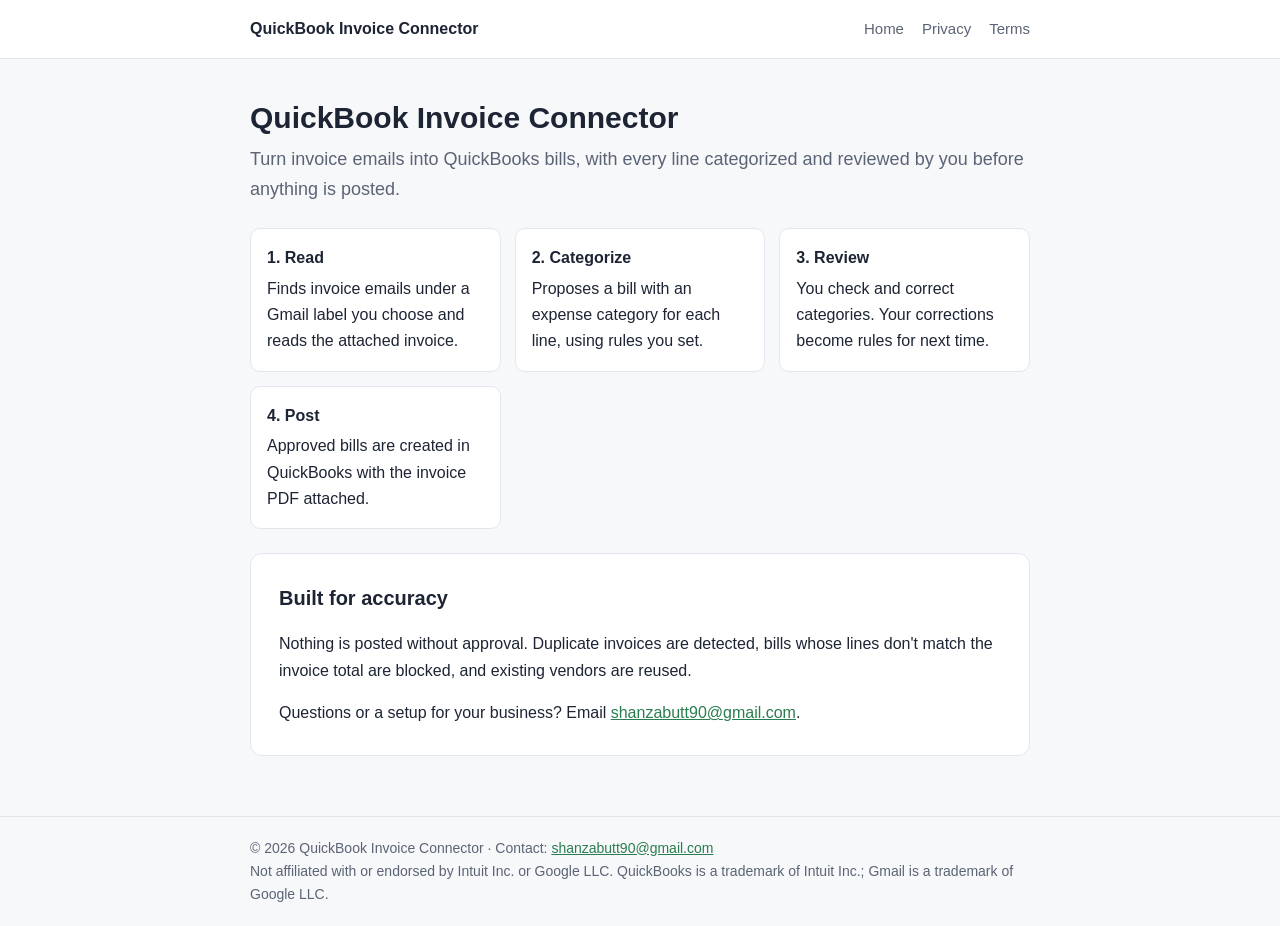
==== index.html @ 69684f07 "Add files via upload" ====
<!doctype html>
<html lang="en"><head><meta charset="utf-8"><meta name="viewport" content="width=device-width,initial-scale=1">
<title>QuickBook Invoice Connector</title><meta name="description" content="Invoice emails to QuickBooks bills, reviewed by you."><style>
:root{--bg:#f7f8fa;--card:#fff;--text:#1d2433;--muted:#5b6475;--accent:#2a7d4f;--line:#e3e6ec}
*{box-sizing:border-box}body{margin:0;font-family:-apple-system,Segoe UI,Roboto,Helvetica,Arial,sans-serif;background:var(--bg);color:var(--text);line-height:1.65}
header{background:var(--card);border-bottom:1px solid var(--line)}
.wrap{max-width:820px;margin:0 auto;padding:0 20px}
nav{display:flex;justify-content:space-between;align-items:center;padding:16px 0;flex-wrap:wrap;gap:8px}
nav .brand{font-weight:700;color:var(--text);text-decoration:none}
nav .links a{color:var(--muted);text-decoration:none;margin-left:18px;font-size:15px}
nav .links a:hover{color:var(--accent)}
main{padding:40px 0 60px}h1{font-size:30px;line-height:1.25;margin:0 0 8px}
h2{font-size:20px;margin:32px 0 8px}.muted{color:var(--muted)}
.card{background:var(--card);border:1px solid var(--line);border-radius:12px;padding:28px}
.steps{display:grid;grid-template-columns:repeat(auto-fit,minmax(200px,1fr));gap:14px;margin:24px 0}
.step{background:var(--card);border:1px solid var(--line);border-radius:10px;padding:16px}
.step b{display:block;margin-bottom:4px}
a{color:var(--accent)}footer{border-top:1px solid var(--line);padding:20px 0;font-size:14px;color:var(--muted)}
</style></head>
<body><header><div class="wrap"><nav><a class="brand" href="index.html">QuickBook Invoice Connector</a>
<div class="links"><a href="index.html">Home</a><a href="privacy.html">Privacy</a><a href="terms.html">Terms</a></div></nav></div></header>
<main><div class="wrap"><h1>QuickBook Invoice Connector</h1>
<p class="muted" style="font-size:18px;margin-top:0">Turn invoice emails into QuickBooks bills, with every line categorized and reviewed by you before anything is posted.</p>
<div class="steps">
<div class="step"><b>1. Read</b>Finds invoice emails under a Gmail label you choose and reads the attached invoice.</div>
<div class="step"><b>2. Categorize</b>Proposes a bill with an expense category for each line, using rules you set.</div>
<div class="step"><b>3. Review</b>You check and correct categories. Your corrections become rules for next time.</div>
<div class="step"><b>4. Post</b>Approved bills are created in QuickBooks with the invoice PDF attached.</div>
</div>
<div class="card"><h2 style="margin-top:0">Built for accuracy</h2>
<p>Nothing is posted without approval. Duplicate invoices are detected, bills whose lines don't match the invoice total are blocked, and existing vendors are reused.</p>
<p style="margin-bottom:0">Questions or a setup for your business? Email <a href="mailto:shanzabutt90@gmail.com">shanzabutt90@gmail.com</a>.</p></div></div></main>
<footer><div class="wrap">&copy; 2026 QuickBook Invoice Connector &middot; Contact: <a href="mailto:shanzabutt90@gmail.com">shanzabutt90@gmail.com</a><br>
Not affiliated with or endorsed by Intuit Inc. or Google LLC. QuickBooks is a trademark of Intuit Inc.; Gmail is a trademark of Google LLC.</div></footer>
</body></html>
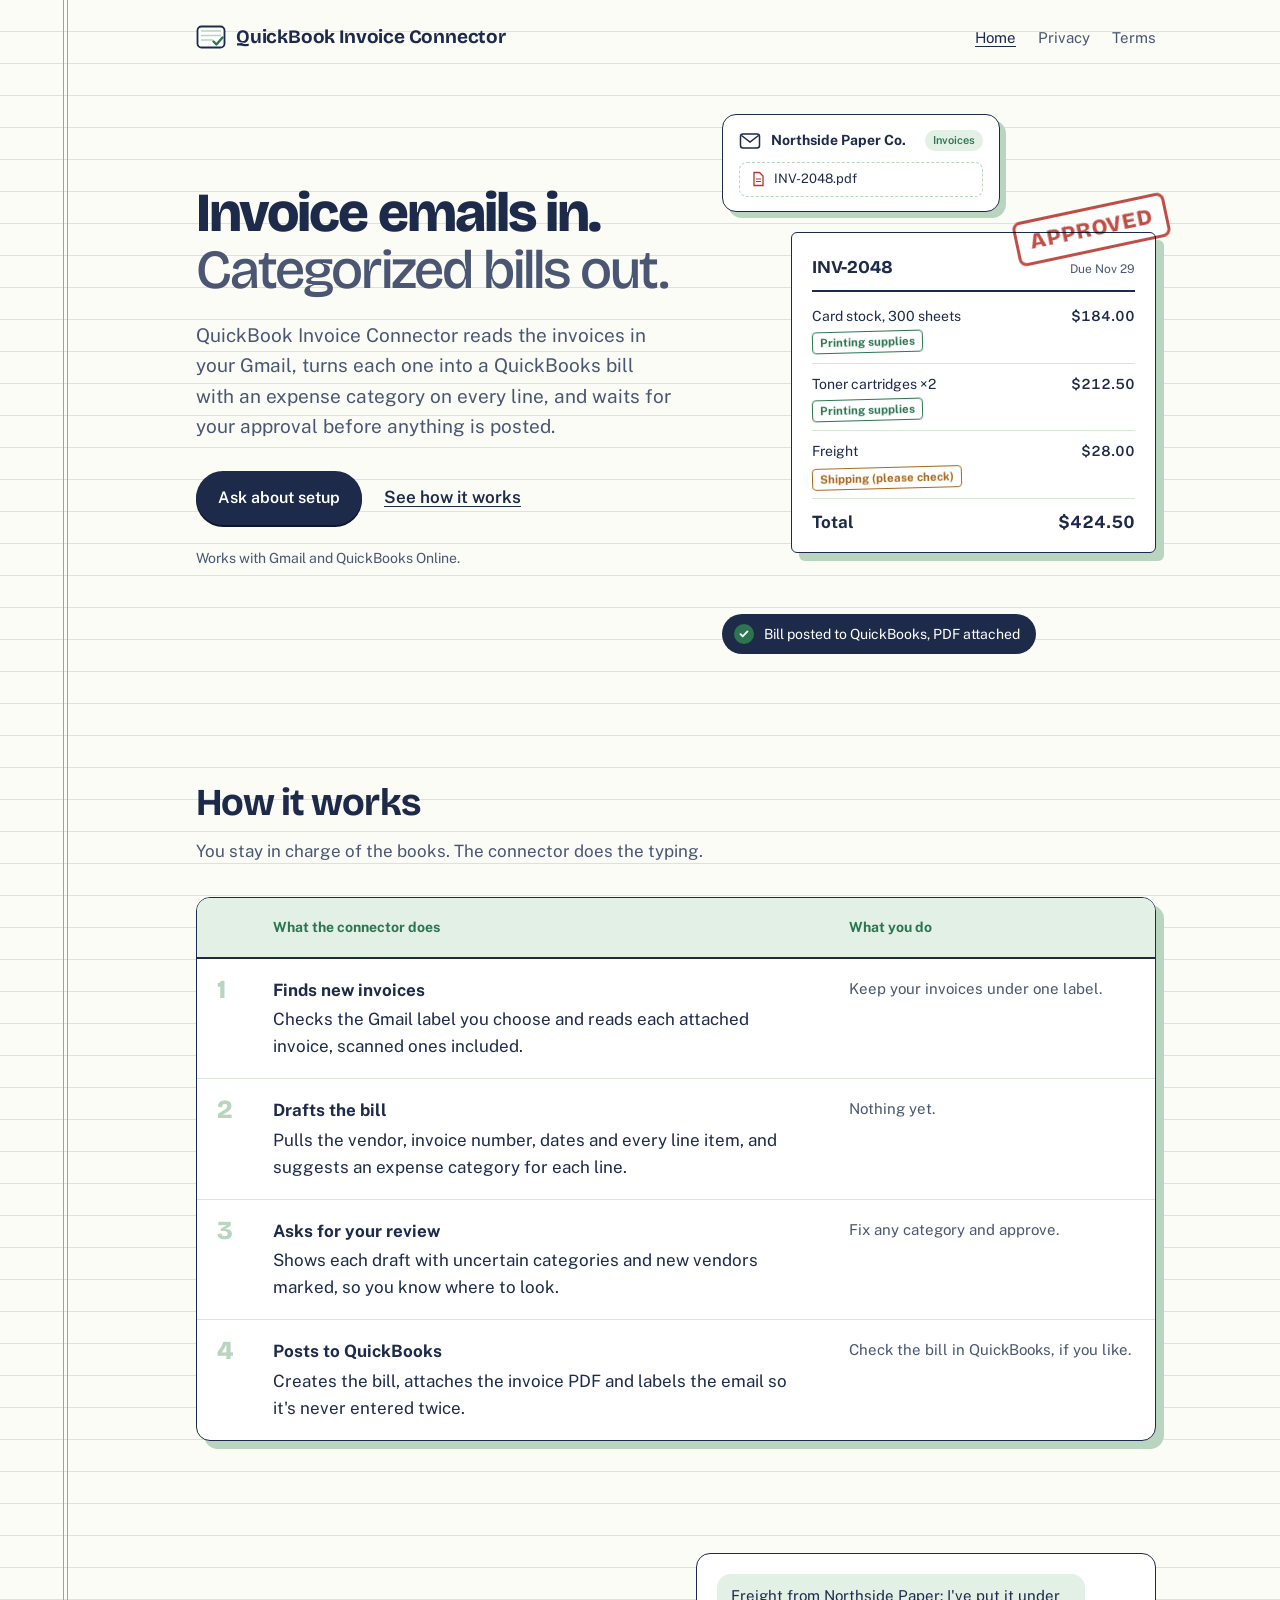
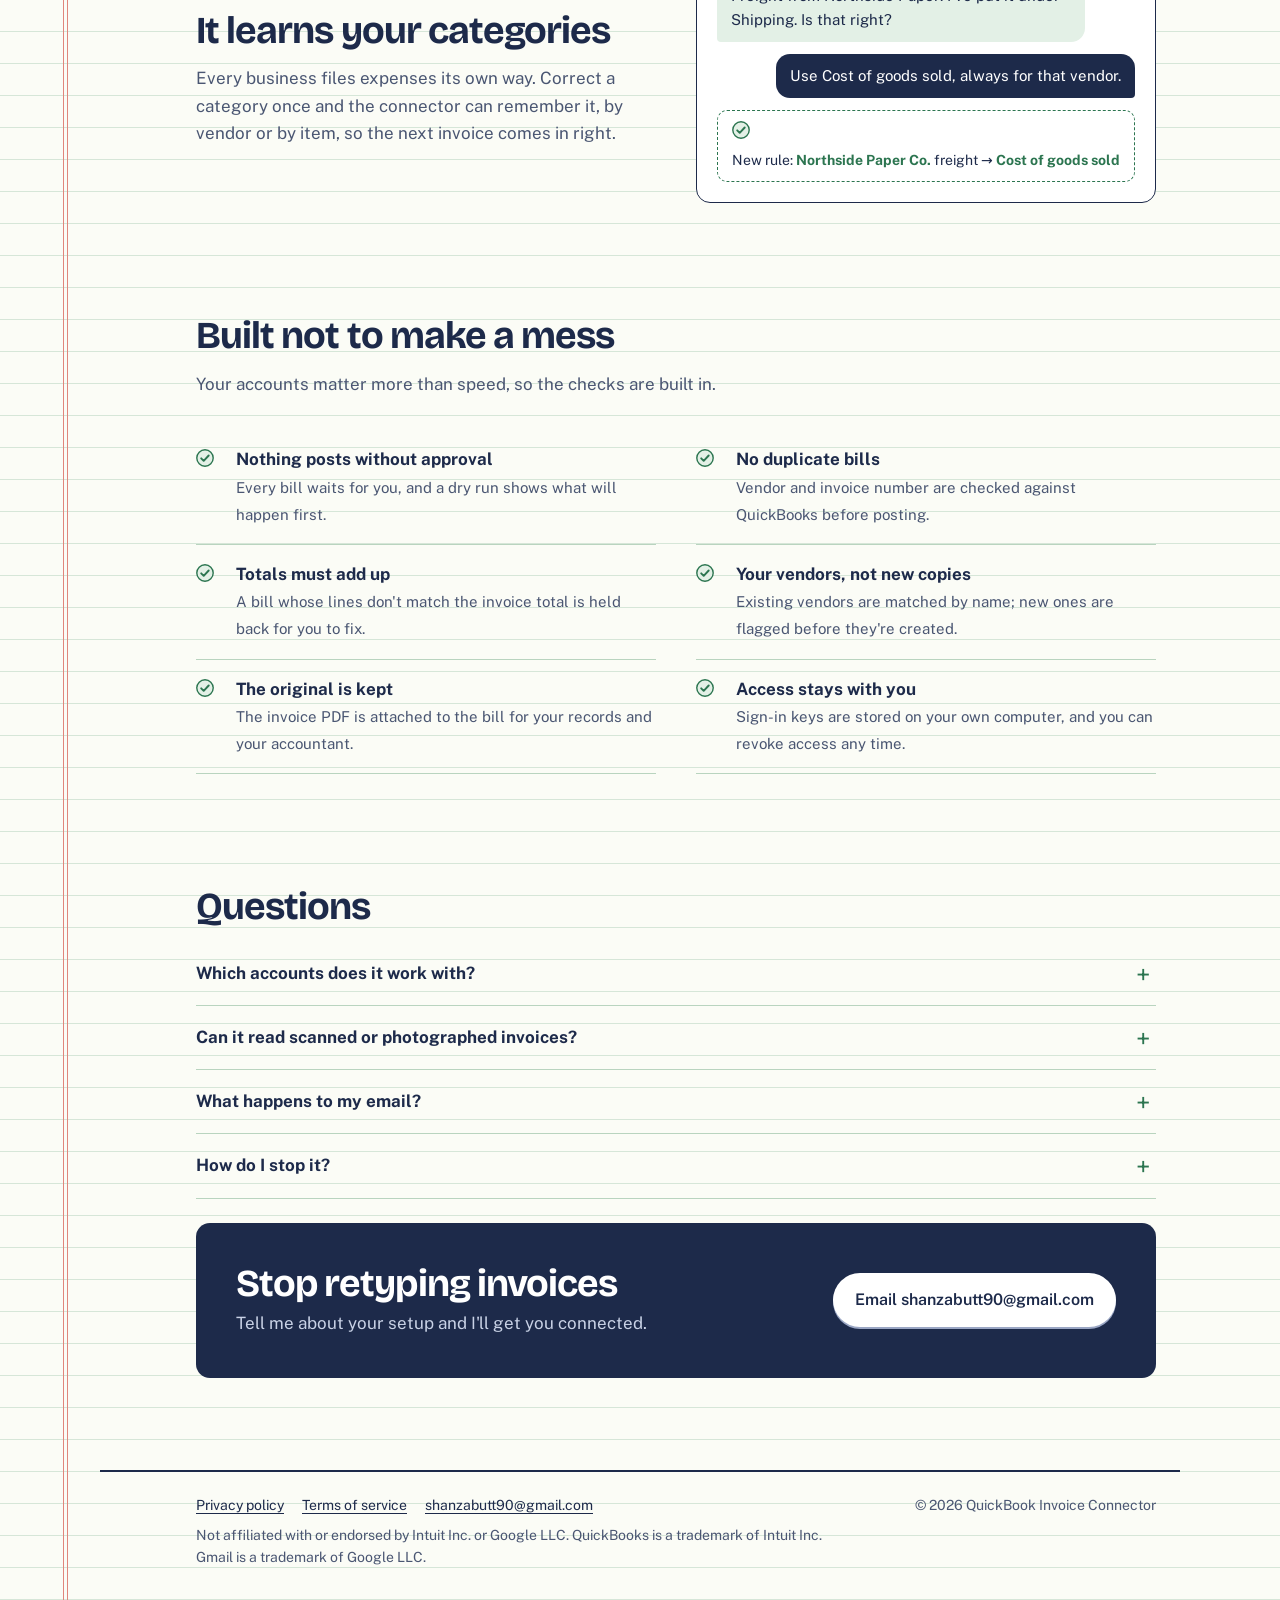
==== commit 1b3aa3d1: "Add files via upload" ====
--- a/index.html
+++ b/index.html
@@ -1,35 +1,90 @@
 <!doctype html>
 <html lang="en"><head><meta charset="utf-8"><meta name="viewport" content="width=device-width,initial-scale=1">
-<title>QuickBook Invoice Connector</title><meta name="description" content="Invoice emails to QuickBooks bills, reviewed by you."><style>
-:root{--bg:#f7f8fa;--card:#fff;--text:#1d2433;--muted:#5b6475;--accent:#2a7d4f;--line:#e3e6ec}
-*{box-sizing:border-box}body{margin:0;font-family:-apple-system,Segoe UI,Roboto,Helvetica,Arial,sans-serif;background:var(--bg);color:var(--text);line-height:1.65}
-header{background:var(--card);border-bottom:1px solid var(--line)}
-.wrap{max-width:820px;margin:0 auto;padding:0 20px}
-nav{display:flex;justify-content:space-between;align-items:center;padding:16px 0;flex-wrap:wrap;gap:8px}
-nav .brand{font-weight:700;color:var(--text);text-decoration:none}
-nav .links a{color:var(--muted);text-decoration:none;margin-left:18px;font-size:15px}
-nav .links a:hover{color:var(--accent)}
-main{padding:40px 0 60px}h1{font-size:30px;line-height:1.25;margin:0 0 8px}
-h2{font-size:20px;margin:32px 0 8px}.muted{color:var(--muted)}
-.card{background:var(--card);border:1px solid var(--line);border-radius:12px;padding:28px}
-.steps{display:grid;grid-template-columns:repeat(auto-fit,minmax(200px,1fr));gap:14px;margin:24px 0}
-.step{background:var(--card);border:1px solid var(--line);border-radius:10px;padding:16px}
-.step b{display:block;margin-bottom:4px}
-a{color:var(--accent)}footer{border-top:1px solid var(--line);padding:20px 0;font-size:14px;color:var(--muted)}
-</style></head>
-<body><header><div class="wrap"><nav><a class="brand" href="index.html">QuickBook Invoice Connector</a>
-<div class="links"><a href="index.html">Home</a><a href="privacy.html">Privacy</a><a href="terms.html">Terms</a></div></nav></div></header>
-<main><div class="wrap"><h1>QuickBook Invoice Connector</h1>
-<p class="muted" style="font-size:18px;margin-top:0">Turn invoice emails into QuickBooks bills, with every line categorized and reviewed by you before anything is posted.</p>
-<div class="steps">
-<div class="step"><b>1. Read</b>Finds invoice emails under a Gmail label you choose and reads the attached invoice.</div>
-<div class="step"><b>2. Categorize</b>Proposes a bill with an expense category for each line, using rules you set.</div>
-<div class="step"><b>3. Review</b>You check and correct categories. Your corrections become rules for next time.</div>
-<div class="step"><b>4. Post</b>Approved bills are created in QuickBooks with the invoice PDF attached.</div>
+<title>QuickBook Invoice Connector</title><meta name="description" content="Turn invoice emails into categorized QuickBooks bills, reviewed by you before posting.">
+<link rel="icon" href="data:image/svg+xml,<svg xmlns='http://www.w3.org/2000/svg' width='30' height='30' viewBox='0 0 30 30'><rect x='1.5' y='4.5' width='27' height='21' rx='4' fill='%23fff' stroke='%231d2a4a' stroke-width='1.8'/><path d='M5 9h20M5 13.5h20M5 18h12' stroke='%23b9d4bf' stroke-width='1.6'/><path d='M17.5 19.5l3 3 6-7' fill='none' stroke='%232c7550' stroke-width='2.4' stroke-linecap='round' stroke-linejoin='round'/></svg>">
+<link rel="preconnect" href="https://fonts.googleapis.com"><link rel="preconnect" href="https://fonts.gstatic.com" crossorigin><link href="https://fonts.googleapis.com/css2?family=Bricolage+Grotesque:opsz,wght@12..96,500;12..96,700;12..96,800&family=Public+Sans:wght@400;600;700&display=swap" rel="stylesheet"><link rel="stylesheet" href="style.css"></head>
+<body>
+<header class="site-head"><div class="wrap">
+<a class="brand" href="index.html"><svg width="30" height="30" viewBox="0 0 30 30" aria-hidden="true"><rect x="1.5" y="4.5" width="27" height="21" rx="4" fill="#fff" stroke="#1d2a4a" stroke-width="1.8"/><path d="M5 9h20M5 13.5h20M5 18h12" stroke="#b9d4bf" stroke-width="1.6"/><path d="M17.5 19.5l3 3 6-7" fill="none" stroke="#2c7550" stroke-width="2.4" stroke-linecap="round" stroke-linejoin="round"/></svg>QuickBook Invoice Connector</a>
+<nav class="site-nav" aria-label="Main"><a href="index.html" aria-current="page">Home</a><a href="privacy.html">Privacy</a><a href="terms.html">Terms</a></nav>
+</div></header>
+<main>
+<section class="hero"><div class="wrap">
+<div>
+<h1><span class="l1">Invoice emails in.</span><span class="l2">Categorized bills out.</span></h1>
+<p class="lede">QuickBook Invoice Connector reads the invoices in your Gmail, turns each one into a QuickBooks bill with an expense category on every line, and waits for your approval before anything is posted.</p>
+<a class="btn" href="mailto:shanzabutt90@gmail.com?subject=Invoice%20Connector%20setup">Ask about setup</a>
+<a class="btn-quiet" href="#how">See how it works</a>
+<p class="hero-note">Works with Gmail and QuickBooks Online.</p>
 </div>
-<div class="card"><h2 style="margin-top:0">Built for accuracy</h2>
-<p>Nothing is posted without approval. Duplicate invoices are detected, bills whose lines don't match the invoice total are blocked, and existing vendors are reused.</p>
-<p style="margin-bottom:0">Questions or a setup for your business? Email <a href="mailto:shanzabutt90@gmail.com">shanzabutt90@gmail.com</a>.</p></div></div></main>
-<footer><div class="wrap">&copy; 2026 QuickBook Invoice Connector &middot; Contact: <a href="mailto:shanzabutt90@gmail.com">shanzabutt90@gmail.com</a><br>
-Not affiliated with or endorsed by Intuit Inc. or Google LLC. QuickBooks is a trademark of Intuit Inc.; Gmail is a trademark of Google LLC.</div></footer>
+<div class="flow" role="img" aria-label="An invoice email becomes a bill: each line gets a category, the bill is approved, then posted to QuickBooks.">
+  <div class="mail">
+    <div class="mail-row"><svg width="22" height="22" viewBox="0 0 22 22" aria-hidden="true"><rect x="1.5" y="4" width="19" height="14" rx="2.5" fill="#fff" stroke="#1d2a4a" stroke-width="1.5"/><path d="M2.5 5.5l8.5 6.5 8.5-6.5" fill="none" stroke="#1d2a4a" stroke-width="1.5"/></svg><strong>Northside Paper Co.</strong><span class="chip">Invoices</span></div>
+    <div class="clip"><svg width="16" height="16" viewBox="0 0 16 16" aria-hidden="true"><path d="M4 1.5h5.5L13 5v9.5H4z" fill="#fff" stroke="#b8342c" stroke-width="1.3"/><path d="M6 8h5M6 10.5h5" stroke="#b8342c" stroke-width="1.2"/></svg>INV-2048.pdf</div>
+  </div>
+  <div class="invoice">
+    <div class="inv-head"><b>INV-2048</b><small>Due Nov 29</small></div>
+    <div class="line"><span class="desc">Card stock, 300 sheets</span><span class="amt">$184.00</span><span class="tag">Printing supplies</span></div>
+    <div class="line"><span class="desc">Toner cartridges ×2</span><span class="amt">$212.50</span><span class="tag">Printing supplies</span></div>
+    <div class="line"><span class="desc">Freight</span><span class="amt">$28.00</span><span class="tag guess">Shipping (please check)</span></div>
+    <div class="total"><span>Total</span><span>$424.50</span></div>
+    <div class="stamp">APPROVED</div>
+  </div>
+  <div class="posted"><span class="dot"><svg width="12" height="12" viewBox="0 0 12 12" aria-hidden="true"><path d="M2.5 6.2l2.2 2.2 4.8-5" fill="none" stroke="#fff" stroke-width="1.9" stroke-linecap="round" stroke-linejoin="round"/></svg></span>Bill posted to QuickBooks, PDF attached</div>
+</div>
+</div></section>
+
+<section id="how"><div class="wrap">
+<h2>How it works</h2>
+<p class="section-lede">You stay in charge of the books. The connector does the typing.</p>
+<table class="ledger">
+<thead><tr><th scope="col"><span class="visually-hidden">Step</span></th><th scope="col">What the connector does</th><th scope="col">What you do</th></tr></thead>
+<tbody>
+<tr><th class="n" scope="row">1</th><td><span class="what">Finds new invoices</span>Checks the Gmail label you choose and reads each attached invoice, scanned ones included.</td><td class="you">Keep your invoices under one label.</td></tr>
+<tr><th class="n" scope="row">2</th><td><span class="what">Drafts the bill</span>Pulls the vendor, invoice number, dates and every line item, and suggests an expense category for each line.</td><td class="you">Nothing yet.</td></tr>
+<tr><th class="n" scope="row">3</th><td><span class="what">Asks for your review</span>Shows each draft with uncertain categories and new vendors marked, so you know where to look.</td><td class="you">Fix any category and approve.</td></tr>
+<tr><th class="n" scope="row">4</th><td><span class="what">Posts to QuickBooks</span>Creates the bill, attaches the invoice PDF and labels the email so it's never entered twice.</td><td class="you">Check the bill in QuickBooks, if you like.</td></tr>
+</tbody></table>
+</div></section>
+
+<section><div class="wrap learn">
+<div>
+<h2>It learns your categories</h2>
+<p class="section-lede" style="margin-bottom:0">Every business files expenses its own way. Correct a category once and the connector can remember it, by vendor or by item, so the next invoice comes in right.</p>
+</div>
+<div class="convo" aria-label="Example of correcting a category">
+  <div class="bubble bot">Freight from Northside Paper: I've put it under Shipping. Is that right?</div>
+  <div class="bubble me">Use Cost of goods sold, always for that vendor.</div>
+  <div class="rule-card"><svg width="18" height="18" viewBox="0 0 18 18" aria-hidden="true"><circle cx="9" cy="9" r="8.2" fill="#e3f0e6" stroke="#2c7550" stroke-width="1.4"/><path d="M5.2 9.3l2.5 2.5 5-5.3" fill="none" stroke="#2c7550" stroke-width="1.9" stroke-linecap="round" stroke-linejoin="round"/></svg><span>New rule: <b>Northside Paper Co.</b> freight → <b>Cost of goods sold</b></span></div>
+</div>
+</div></section>
+
+<section><div class="wrap">
+<h2>Built not to make a mess</h2>
+<p class="section-lede">Your accounts matter more than speed, so the checks are built in.</p>
+<ul class="guards">
+<li><svg width="18" height="18" viewBox="0 0 18 18" aria-hidden="true"><circle cx="9" cy="9" r="8.2" fill="#e3f0e6" stroke="#2c7550" stroke-width="1.4"/><path d="M5.2 9.3l2.5 2.5 5-5.3" fill="none" stroke="#2c7550" stroke-width="1.9" stroke-linecap="round" stroke-linejoin="round"/></svg><div><b>Nothing posts without approval</b><span>Every bill waits for you, and a dry run shows what will happen first.</span></div></li>
+<li><svg width="18" height="18" viewBox="0 0 18 18" aria-hidden="true"><circle cx="9" cy="9" r="8.2" fill="#e3f0e6" stroke="#2c7550" stroke-width="1.4"/><path d="M5.2 9.3l2.5 2.5 5-5.3" fill="none" stroke="#2c7550" stroke-width="1.9" stroke-linecap="round" stroke-linejoin="round"/></svg><div><b>No duplicate bills</b><span>Vendor and invoice number are checked against QuickBooks before posting.</span></div></li>
+<li><svg width="18" height="18" viewBox="0 0 18 18" aria-hidden="true"><circle cx="9" cy="9" r="8.2" fill="#e3f0e6" stroke="#2c7550" stroke-width="1.4"/><path d="M5.2 9.3l2.5 2.5 5-5.3" fill="none" stroke="#2c7550" stroke-width="1.9" stroke-linecap="round" stroke-linejoin="round"/></svg><div><b>Totals must add up</b><span>A bill whose lines don't match the invoice total is held back for you to fix.</span></div></li>
+<li><svg width="18" height="18" viewBox="0 0 18 18" aria-hidden="true"><circle cx="9" cy="9" r="8.2" fill="#e3f0e6" stroke="#2c7550" stroke-width="1.4"/><path d="M5.2 9.3l2.5 2.5 5-5.3" fill="none" stroke="#2c7550" stroke-width="1.9" stroke-linecap="round" stroke-linejoin="round"/></svg><div><b>Your vendors, not new copies</b><span>Existing vendors are matched by name; new ones are flagged before they're created.</span></div></li>
+<li><svg width="18" height="18" viewBox="0 0 18 18" aria-hidden="true"><circle cx="9" cy="9" r="8.2" fill="#e3f0e6" stroke="#2c7550" stroke-width="1.4"/><path d="M5.2 9.3l2.5 2.5 5-5.3" fill="none" stroke="#2c7550" stroke-width="1.9" stroke-linecap="round" stroke-linejoin="round"/></svg><div><b>The original is kept</b><span>The invoice PDF is attached to the bill for your records and your accountant.</span></div></li>
+<li><svg width="18" height="18" viewBox="0 0 18 18" aria-hidden="true"><circle cx="9" cy="9" r="8.2" fill="#e3f0e6" stroke="#2c7550" stroke-width="1.4"/><path d="M5.2 9.3l2.5 2.5 5-5.3" fill="none" stroke="#2c7550" stroke-width="1.9" stroke-linecap="round" stroke-linejoin="round"/></svg><div><b>Access stays with you</b><span>Sign-in keys are stored on your own computer, and you can revoke access any time.</span></div></li>
+</ul>
+</div></section>
+
+<section class="faq"><div class="wrap">
+<h2>Questions</h2>
+<details><summary>Which accounts does it work with?</summary><p>Any Gmail or Google Workspace mailbox, and QuickBooks Online. QuickBooks Desktop isn't supported.</p></details>
+<details><summary>Can it read scanned or photographed invoices?</summary><p>Yes. Typed PDFs are read directly, and scanned PDFs are read as images.</p></details>
+<details><summary>What happens to my email?</summary><p>The connector only reads emails under the label you choose. The one change it makes is adding a label to invoices once they're in QuickBooks. It never sends, forwards or deletes email.</p></details>
+<details><summary>How do I stop it?</summary><p>Remove its access in your Google account permissions and in your Intuit account's connected apps. It stops working immediately.</p></details>
+</div>
+<div class="wrap"><div class="cta-band"><div><h2>Stop retyping invoices</h2><p>Tell me about your setup and I'll get you connected.</p></div><a class="btn" href="mailto:shanzabutt90@gmail.com?subject=Invoice%20Connector%20setup">Email shanzabutt90@gmail.com</a></div></div>
+</section>
+</main>
+<footer class="site-foot"><div class="wrap">
+<div><nav aria-label="Footer"><a href="privacy.html">Privacy policy</a><a href="terms.html">Terms of service</a><a href="mailto:shanzabutt90@gmail.com">shanzabutt90@gmail.com</a></nav>
+<p>Not affiliated with or endorsed by Intuit Inc. or Google LLC. QuickBooks is a trademark of Intuit Inc. Gmail is a trademark of Google LLC.</p></div>
+<div>&copy; 2026 QuickBook Invoice Connector</div>
+</div></footer>
 </body></html>
--- a/style.css
+++ b/style.css
@@ -0,0 +1,200 @@
+/* Ledger-pad theme: ink on columnar paper, rubber-stamp categories */
+:root{
+  --paper:#fbfcf6;
+  --rule:#d6e6d8;
+  --rule-strong:#b9d4bf;
+  --margin:#e0867c;
+  --ink:#1d2a4a;
+  --ink-soft:#4a5672;
+  --green:#2c7550;
+  --green-soft:#e3f0e6;
+  --stamp:#b8342c;
+  --amber:#a8681c;
+  --card:#ffffff;
+  --radius-sm:4px;
+  --radius-lg:14px;
+  --display:"Bricolage Grotesque", "Segoe UI", system-ui, sans-serif;
+  --body:"Public Sans", "Segoe UI", system-ui, sans-serif;
+}
+*{box-sizing:border-box}
+html{scroll-behavior:smooth}
+body{
+  margin:0;
+  background-color:var(--paper);
+  background-image:
+    linear-gradient(to right, transparent 63px, var(--margin) 63px, var(--margin) 64px, transparent 64px, transparent 67px, var(--margin) 67px, var(--margin) 68px, transparent 68px),
+    repeating-linear-gradient(to bottom, transparent 0 31px, var(--rule) 31px 32px);
+  color:var(--ink);
+  font-family:var(--body);
+  font-size:17px;
+  line-height:1.6;
+  -webkit-font-smoothing:antialiased;
+}
+@media (max-width:700px){
+  body{background-image:repeating-linear-gradient(to bottom, transparent 0 31px, var(--rule) 31px 32px)}
+}
+a{color:var(--green);text-underline-offset:3px}
+a:focus-visible,button:focus-visible,summary:focus-visible{outline:3px solid var(--green);outline-offset:3px;border-radius:var(--radius-sm)}
+.wrap{max-width:1080px;margin:0 auto;padding:0 24px 0 96px}
+@media (max-width:700px){.wrap{padding:0 18px}}
+
+/* ---------- header ---------- */
+.site-head{padding:22px 0}
+.site-head .wrap{display:flex;align-items:center;justify-content:space-between;gap:16px;flex-wrap:wrap}
+.brand{display:flex;align-items:center;gap:10px;color:var(--ink);text-decoration:none;font-family:var(--display);font-weight:700;font-size:19px;letter-spacing:-.01em}
+.brand svg{flex:none}
+.site-nav a{color:var(--ink-soft);text-decoration:none;margin-left:22px;font-size:15px}
+.site-nav a:hover,.site-nav a[aria-current]{color:var(--ink);text-decoration:underline}
+.site-nav a:first-child{margin-left:0}
+
+/* ---------- hero ---------- */
+.hero{padding:40px 0 72px}
+.hero .wrap{display:grid;grid-template-columns:1.1fr 1fr;gap:48px;align-items:center}
+@media (max-width:900px){.hero .wrap{grid-template-columns:1fr;gap:40px}}
+.hero h1{
+  font-family:var(--display);
+  font-weight:800;
+  font-size:clamp(36px,4.3vw,56px);
+  line-height:1.02;
+  letter-spacing:-.035em;
+  margin:0 0 22px;
+}
+.hero h1 span{display:block}.hero h1 .l1{white-space:nowrap}.hero h1 .l2{color:var(--ink-soft);font-weight:500}
+.lede{font-size:19px;color:var(--ink-soft);max-width:30em;margin:0 0 30px}
+.btn{
+  display:inline-block;background:var(--ink);color:#fff;text-decoration:none;
+  font-weight:600;padding:14px 22px;border-radius:999px;font-size:16px;
+  box-shadow:0 2px 0 #0d1530;
+}
+.btn:hover{background:#2a3a63}
+.btn-quiet{margin-left:18px;color:var(--ink);font-weight:600}
+.hero-note{margin-top:22px;font-size:14px;color:var(--ink-soft)}
+
+/* ---------- hero illustration ---------- */
+.flow{position:relative;min-height:540px}
+.mail{
+  position:absolute;left:0;top:0;width:64%;z-index:2;
+  background:var(--card);border:1.5px solid var(--ink);border-radius:var(--radius-lg);
+  padding:14px 16px;box-shadow:6px 6px 0 var(--rule-strong);
+}
+.mail-row{display:flex;align-items:center;gap:10px;font-size:13px;color:var(--ink-soft)}
+.mail-row strong{color:var(--ink);font-size:14px}
+.mail .chip{margin-left:auto;font-size:11px;background:var(--green-soft);color:var(--green);padding:2px 8px;border-radius:999px;font-weight:600}
+.mail .clip{display:flex;align-items:center;gap:8px;margin-top:10px;font-size:13px;border:1px dashed var(--rule-strong);border-radius:8px;padding:6px 10px;color:var(--ink)}
+
+.invoice{
+  position:absolute;right:0;top:118px;width:84%;
+  background:var(--card);border:1.5px solid var(--ink);border-radius:6px;
+  padding:20px 20px 16px;box-shadow:8px 8px 0 var(--rule-strong);
+}
+.inv-head{display:flex;justify-content:space-between;align-items:baseline;border-bottom:2px solid var(--ink);padding-bottom:8px;margin-bottom:4px}
+.inv-head b{font-family:var(--display);font-size:18px;letter-spacing:-.01em}
+.inv-head small{color:var(--ink-soft);font-size:12px}
+.line{display:grid;grid-template-columns:1fr auto;gap:4px 12px;padding:9px 0;border-bottom:1px solid var(--rule)}
+.line .desc{font-size:14px}
+.line .amt{font-variant-numeric:tabular-nums;font-size:14px;font-weight:600;text-align:right}
+.tag{
+  grid-column:1/-1;justify-self:start;
+  font-size:11.5px;font-weight:700;color:var(--green);
+  border:1.5px solid currentColor;border-radius:var(--radius-sm);padding:1px 7px;
+  transform:rotate(-1.5deg);
+}
+.tag.guess{color:var(--amber)}
+.total{display:flex;justify-content:space-between;padding-top:10px;font-weight:700;font-variant-numeric:tabular-nums}
+.stamp{
+  position:absolute;right:-14px;top:-26px;background:rgba(255,255,255,.7);
+  font-family:var(--display);font-weight:800;font-size:22px;letter-spacing:.04em;
+  color:var(--stamp);border:3px solid var(--stamp);border-radius:8px;padding:2px 12px;
+  transform:rotate(-12deg);opacity:.88;mix-blend-mode:multiply;
+}
+.posted{
+  position:absolute;left:0;bottom:0;display:flex;align-items:center;gap:10px;
+  background:var(--ink);color:#fff;border-radius:999px;padding:9px 16px 9px 12px;font-size:14px;
+}
+.posted .dot{width:20px;height:20px;border-radius:50%;background:var(--green);display:grid;place-items:center}
+
+/* one orchestrated load sequence */
+@media (prefers-reduced-motion:no-preference){
+  .mail{animation:drop .6s ease-out both}
+  .invoice{animation:unfold .7s .45s ease-out both}
+  .tag{animation:stamp .28s ease-out both}
+  .tag:nth-of-type(1){animation-delay:1.25s}
+  .line:nth-of-type(3) .tag{animation-delay:1.55s}
+  .line:nth-of-type(4) .tag{animation-delay:1.85s}
+  .stamp{animation:bigstamp .35s 2.4s ease-out both}
+  .posted{animation:rise .5s 2.9s ease-out both}
+}
+@keyframes drop{from{opacity:0;transform:translateY(-14px)}to{opacity:1;transform:none}}
+@keyframes unfold{from{opacity:0;transform:translateY(16px) scale(.97)}to{opacity:1;transform:none}}
+@keyframes stamp{0%{opacity:0;transform:scale(1.6) rotate(-1.5deg)}100%{opacity:1;transform:scale(1) rotate(-1.5deg)}}
+@keyframes bigstamp{0%{opacity:0;transform:scale(2.2) rotate(-12deg)}100%{opacity:.88;transform:scale(1) rotate(-12deg)}}
+@keyframes rise{from{opacity:0;transform:translateY(10px)}to{opacity:1;transform:none}}
+@media (max-width:480px){.mail{width:86%}.invoice{width:100%;top:128px}.flow{min-height:580px}.stamp{right:4px}.hero h1 .l1{white-space:normal}}
+
+/* ---------- sections ---------- */
+section{padding:56px 0}
+h2{font-family:var(--display);font-weight:700;font-size:clamp(28px,3.4vw,38px);letter-spacing:-.025em;line-height:1.1;margin:0 0 14px}
+.section-lede{color:var(--ink-soft);max-width:36em;margin:0 0 32px}
+
+/* steps as a ledger table */
+.ledger{width:100%;border-collapse:separate;border-spacing:0;background:var(--card);border:1.5px solid var(--ink);border-radius:var(--radius-lg);overflow:hidden;box-shadow:8px 8px 0 var(--rule-strong)}
+.ledger th,.ledger td{text-align:left;vertical-align:top;padding:18px 20px;border-bottom:1px solid var(--rule)}
+.ledger thead th{background:var(--green-soft);font-size:14px;font-weight:700;color:var(--green);border-bottom:2px solid var(--ink)}
+.ledger tbody tr:last-child td,.ledger tbody tr:last-child th{border-bottom:0}
+.ledger .n{width:56px;font-family:var(--display);font-weight:800;font-size:26px;color:var(--rule-strong);line-height:1}
+.ledger .what{font-weight:700;display:block;margin-bottom:2px}
+.ledger .you{color:var(--ink-soft);font-size:15px;width:34%}
+@media (max-width:700px){
+  .ledger thead{display:none}
+  .ledger tr{display:grid;grid-template-columns:44px 1fr;border-bottom:1px solid var(--rule)}
+  .ledger td,.ledger th{border:0;padding:12px 14px}
+  .ledger .you{grid-column:2;width:auto;padding-top:0}
+}
+
+/* learning example */
+.learn{display:grid;grid-template-columns:1fr 1fr;gap:40px;align-items:center}
+@media (max-width:800px){.learn{grid-template-columns:1fr}}
+.convo{background:var(--card);border:1.5px solid var(--ink);border-radius:var(--radius-lg);padding:20px;display:grid;gap:12px}
+.bubble{max-width:88%;padding:10px 14px;border-radius:14px;font-size:15px}
+.bubble.me{justify-self:end;background:var(--ink);color:#fff;border-bottom-right-radius:4px}
+.bubble.bot{background:var(--green-soft);border-bottom-left-radius:4px}
+.rule-card{display:flex;align-items:center;gap:10px;flex-wrap:wrap;font-size:14px;border:1.5px dashed var(--green);border-radius:10px;padding:10px 14px;background:#fff}
+.rule-card b{color:var(--green)}
+
+/* safeguards */
+.guards{list-style:none;padding:0;margin:0;display:grid;grid-template-columns:repeat(2,1fr);gap:0 40px}
+@media (max-width:700px){.guards{grid-template-columns:1fr}}
+.guards li{display:grid;grid-template-columns:28px 1fr;gap:12px;padding:16px 0;border-bottom:1px solid var(--rule-strong)}
+.guards svg{margin-top:3px}
+.guards b{display:block}
+.guards span{color:var(--ink-soft);font-size:15px}
+
+/* faq */
+.faq details{border-bottom:1px solid var(--rule-strong)}
+.faq summary{cursor:pointer;list-style:none;padding:18px 36px 18px 0;font-weight:700;position:relative}
+.faq summary::-webkit-details-marker{display:none}
+.faq summary::after{content:"+";position:absolute;right:6px;top:12px;font-size:26px;font-weight:400;color:var(--green);transition:transform .2s}
+.faq details[open] summary::after{transform:rotate(45deg)}
+.faq details p{margin:0 0 18px;color:var(--ink-soft);max-width:44em}
+
+.cta-band{margin:24px 0 0;background:var(--ink);color:#fff;border-radius:var(--radius-lg);padding:40px;display:flex;justify-content:space-between;align-items:center;gap:24px;flex-wrap:wrap}
+.cta-band h2{margin:0;color:#fff}
+.cta-band p{margin:6px 0 0;color:#c9d2e6}
+.cta-band .btn{background:#fff;color:var(--ink);box-shadow:0 2px 0 #9aa6c4}
+
+/* ---------- legal pages ---------- */
+.doc{padding:24px 0 72px}
+.doc article{background:var(--card);border:1.5px solid var(--ink);border-radius:6px;padding:44px clamp(22px,5vw,56px);max-width:760px;box-shadow:8px 8px 0 var(--rule-strong)}
+.doc h1{font-family:var(--display);font-weight:800;font-size:clamp(32px,4.5vw,46px);letter-spacing:-.03em;line-height:1.05;margin:0 0 6px}
+.doc .eff{color:var(--ink-soft);margin:0 0 28px;font-size:15px}
+.doc h2{font-size:21px;margin:34px 0 6px;letter-spacing:-.01em}
+.doc p{margin:0 0 12px}
+.doc .summary{background:var(--green-soft);border-left:4px solid var(--green);padding:14px 18px;border-radius:0 8px 8px 0;margin:0 0 8px}
+.doc .summary ul{margin:6px 0 0;padding-left:20px}
+
+/* ---------- footer ---------- */
+.site-foot{padding:36px 0 48px;font-size:14px;color:var(--ink-soft)}
+.site-foot .wrap{display:flex;justify-content:space-between;gap:20px;flex-wrap:wrap;border-top:2px solid var(--ink);padding-top:22px}
+.site-foot nav a{margin-right:18px;color:var(--ink)}
+.site-foot p{margin:8px 0 0;max-width:46em}
+.visually-hidden{position:absolute;width:1px;height:1px;overflow:hidden;clip:rect(0 0 0 0);white-space:nowrap}
